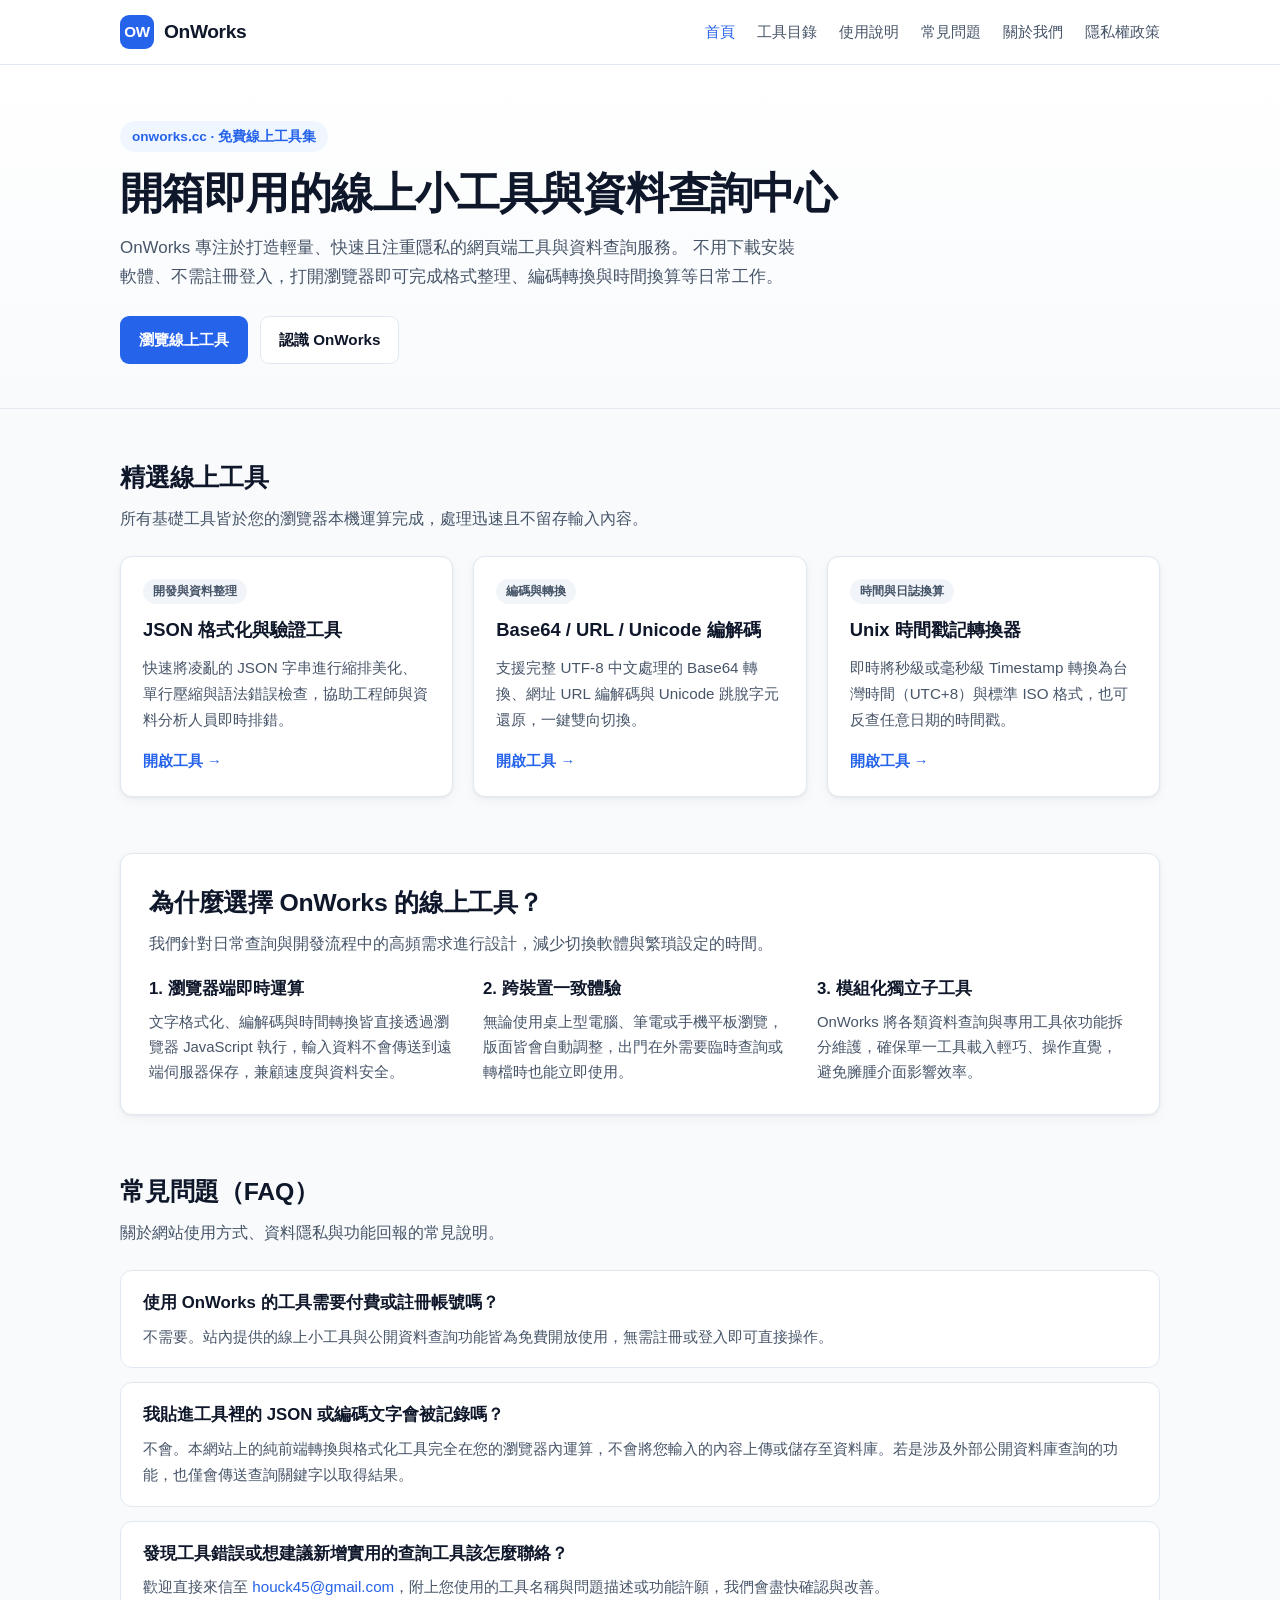
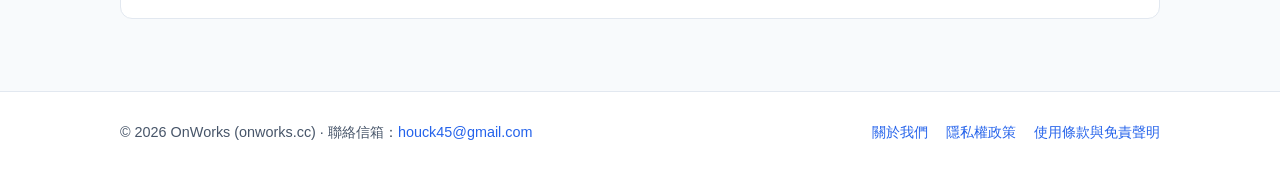
==== index.html @ 6ad193cc "Initial commit" ====
<!DOCTYPE html>
<html lang="zh-Hant">
<head>
  <meta charset="UTF-8">
  <meta name="viewport" content="width=device-width, initial-scale=1.0">
  <title>OnWorks｜實用線上小工具集與資料查詢平台</title>
  <meta name="description" content="OnWorks (onworks.cc) 提供免費、免安裝、注重隱私的線上小工具集與資料查詢工具，涵蓋開發輔助、編碼轉換、時間換算與日常效率工具。">
  <link rel="canonical" href="https://onworks.cc/">
  <link rel="stylesheet" href="/styles.css">
  <!-- 申請 Google AdSense 後，請將 AdSense 提供的 <script> 驗證碼貼在下方 -->
</head>
<body>
  <header class="site-header">
    <div class="container nav-inner">
      <a class="brand" href="/">
        <span class="brand-mark">OW</span>
        <span>OnWorks</span>
      </a>
      <nav class="nav-links" aria-label="主導覽列">
        <a href="/" class="active">首頁</a>
        <a href="#tools">工具目錄</a>
        <a href="#guide">使用說明</a>
        <a href="#faq">常見問題</a>
        <a href="/about.html">關於我們</a>
        <a href="/privacy.html">隱私權政策</a>
      </nav>
    </div>
  </header>

  <main>
    <section class="hero">
      <div class="container">
        <span class="hero-badge">onworks.cc · 免費線上工具集</span>
        <h1>開箱即用的線上小工具與資料查詢中心</h1>
        <p>
          OnWorks 專注於打造輕量、快速且注重隱私的網頁端工具與資料查詢服務。
          不用下載安裝軟體、不需註冊登入，打開瀏覽器即可完成格式整理、編碼轉換與時間換算等日常工作。
        </p>
        <div class="hero-actions">
          <a class="btn btn-primary" href="#tools">瀏覽線上工具</a>
          <a class="btn btn-secondary" href="/about.html">認識 OnWorks</a>
        </div>
      </div>
    </section>

    <section id="tools" class="section">
      <div class="container">
        <div class="section-header">
          <h2>精選線上工具</h2>
          <p>所有基礎工具皆於您的瀏覽器本機運算完成，處理迅速且不留存輸入內容。</p>
        </div>

        <div class="grid">
          <article class="card">
            <span class="card-tag">開發與資料整理</span>
            <h3>JSON 格式化與驗證工具</h3>
            <p>快速將凌亂的 JSON 字串進行縮排美化、單行壓縮與語法錯誤檢查，協助工程師與資料分析人員即時排錯。</p>
            <a class="card-link" href="/tools/json-formatter.html">開啟工具 →</a>
          </article>

          <article class="card">
            <span class="card-tag">編碼與轉換</span>
            <h3>Base64 / URL / Unicode 編解碼</h3>
            <p>支援完整 UTF-8 中文處理的 Base64 轉換、網址 URL 編解碼與 Unicode 跳脫字元還原，一鍵雙向切換。</p>
            <a class="card-link" href="/tools/encoder.html">開啟工具 →</a>
          </article>

          <article class="card">
            <span class="card-tag">時間與日誌換算</span>
            <h3>Unix 時間戳記轉換器</h3>
            <p>即時將秒級或毫秒級 Timestamp 轉換為台灣時間（UTC+8）與標準 ISO 格式，也可反查任意日期的時間戳。</p>
            <a class="card-link" href="/tools/timestamp.html">開啟工具 →</a>
          </article>

          <!--
            當你的子網域工具（例如 tool1.onworks.cc）設定完成並可正常開啟後，
            可複製下方卡片結構直接新增到這裡，讓使用者與 Google 爬蟲從首頁連過去：

          <article class="card">
            <span class="card-tag">資料查詢</span>
            <h3>你的子網域工具名稱</h3>
            <p>簡短說明這個工具能解決什麼問題、支援哪些查詢或格式。</p>
            <a class="card-link" href="https://tool1.onworks.cc" target="_blank" rel="noopener">前往工具 →</a>
          </article>
          -->
        </div>
      </div>
    </section>

    <section id="guide" class="section" style="padding-top: 8px;">
      <div class="container">
        <div class="feature-box">
          <div class="section-header" style="margin-bottom: 8px;">
            <h2>為什麼選擇 OnWorks 的線上工具？</h2>
            <p>我們針對日常查詢與開發流程中的高頻需求進行設計，減少切換軟體與繁瑣設定的時間。</p>
          </div>
          <div class="feature-list">
            <div class="feature-item">
              <h3>1. 瀏覽器端即時運算</h3>
              <p>文字格式化、編解碼與時間轉換皆直接透過瀏覽器 JavaScript 執行，輸入資料不會傳送到遠端伺服器保存，兼顧速度與資料安全。</p>
            </div>
            <div class="feature-item">
              <h3>2. 跨裝置一致體驗</h3>
              <p>無論使用桌上型電腦、筆電或手機平板瀏覽，版面皆會自動調整，出門在外需要臨時查詢或轉檔時也能立即使用。</p>
            </div>
            <div class="feature-item">
              <h3>3. 模組化獨立子工具</h3>
              <p>OnWorks 將各類資料查詢與專用工具依功能拆分維護，確保單一工具載入輕巧、操作直覺，避免臃腫介面影響效率。</p>
            </div>
          </div>
        </div>
      </div>
    </section>

    <section id="faq" class="section" style="padding-top: 8px;">
      <div class="container">
        <div class="section-header">
          <h2>常見問題（FAQ）</h2>
          <p>關於網站使用方式、資料隱私與功能回報的常見說明。</p>
        </div>
        <div class="faq-list">
          <article class="faq-item">
            <h3>使用 OnWorks 的工具需要付費或註冊帳號嗎？</h3>
            <p>不需要。站內提供的線上小工具與公開資料查詢功能皆為免費開放使用，無需註冊或登入即可直接操作。</p>
          </article>
          <article class="faq-item">
            <h3>我貼進工具裡的 JSON 或編碼文字會被記錄嗎？</h3>
            <p>不會。本網站上的純前端轉換與格式化工具完全在您的瀏覽器內運算，不會將您輸入的內容上傳或儲存至資料庫。若是涉及外部公開資料庫查詢的功能，也僅會傳送查詢關鍵字以取得結果。</p>
          </article>
          <article class="faq-item">
            <h3>發現工具錯誤或想建議新增實用的查詢工具該怎麼聯絡？</h3>
            <p>歡迎直接來信至 <a href="mailto:houck45@gmail.com">houck45@gmail.com</a>，附上您使用的工具名稱與問題描述或功能許願，我們會盡快確認與改善。</p>
          </article>
        </div>
      </div>
    </section>
  </main>

  <footer class="site-footer">
    <div class="container footer-inner">
      <div>© 2026 OnWorks (onworks.cc) · 聯絡信箱：<a href="mailto:houck45@gmail.com">houck45@gmail.com</a></div>
      <div class="footer-links">
        <a href="/about.html">關於我們</a>
        <a href="/privacy.html">隱私權政策</a>
        <a href="/terms.html">使用條款與免責聲明</a>
      </div>
    </div>
  </footer>
</body>
</html>
---- styles.css ----
:root {
  --bg: #f8fafc;
  --surface: #ffffff;
  --surface-alt: #f1f5f9;
  --text: #0f172a;
  --text-muted: #475569;
  --border: #e2e8f0;
  --primary: #2563eb;
  --primary-hover: #1d4ed8;
  --primary-soft: #eff6ff;
  --accent: #0f766e;
  --danger: #dc2626;
  --success: #15803d;
  --radius: 12px;
  --shadow: 0 1px 3px rgba(15, 23, 42, 0.06), 0 4px 12px rgba(15, 23, 42, 0.04);
  --max-w: 1080px;
}

*,
*::before,
*::after {
  box-sizing: border-box;
}

html {
  scroll-behavior: smooth;
}

body {
  margin: 0;
  font-family: -apple-system, BlinkMacSystemFont, "Segoe UI", "Noto Sans TC", "PingFang TC", "Microsoft JhengHei", sans-serif;
  background: var(--bg);
  color: var(--text);
  line-height: 1.7;
  -webkit-font-smoothing: antialiased;
}

a {
  color: var(--primary);
  text-decoration: none;
}

a:hover {
  text-decoration: underline;
}

.container {
  width: 100%;
  max-width: var(--max-w);
  margin: 0 auto;
  padding: 0 20px;
}

/* Header & Navigation */
.site-header {
  background: rgba(255, 255, 255, 0.92);
  backdrop-filter: blur(8px);
  border-bottom: 1px solid var(--border);
  position: sticky;
  top: 0;
  z-index: 50;
}

.nav-inner {
  display: flex;
  align-items: center;
  justify-content: space-between;
  min-height: 64px;
  gap: 16px;
}

.brand {
  display: inline-flex;
  align-items: center;
  gap: 10px;
  font-size: 1.2rem;
  font-weight: 700;
  color: var(--text);
  letter-spacing: -0.02em;
}

.brand:hover {
  text-decoration: none;
}

.brand-mark {
  display: inline-flex;
  align-items: center;
  justify-content: center;
  width: 34px;
  height: 34px;
  border-radius: 9px;
  background: var(--primary);
  color: #ffffff;
  font-weight: 800;
  font-size: 0.95rem;
}

.nav-links {
  display: flex;
  align-items: center;
  gap: 22px;
  flex-wrap: wrap;
}

.nav-links a {
  color: var(--text-muted);
  font-size: 0.95rem;
  font-weight: 500;
}

.nav-links a:hover,
.nav-links a.active {
  color: var(--primary);
  text-decoration: none;
}

/* Hero */
.hero {
  padding: 56px 0 44px;
  background: linear-gradient(180deg, #ffffff 0%, var(--bg) 100%);
  border-bottom: 1px solid var(--border);
}

.hero-badge {
  display: inline-block;
  padding: 4px 12px;
  border-radius: 999px;
  background: var(--primary-soft);
  color: var(--primary);
  font-size: 0.85rem;
  font-weight: 600;
  margin-bottom: 14px;
}

.hero h1 {
  margin: 0 0 14px;
  font-size: clamp(1.9rem, 4vw, 2.7rem);
  line-height: 1.25;
  letter-spacing: -0.02em;
}

.hero p {
  margin: 0 0 24px;
  max-width: 680px;
  color: var(--text-muted);
  font-size: 1.06rem;
}

.hero-actions {
  display: flex;
  gap: 12px;
  flex-wrap: wrap;
}

.btn {
  display: inline-flex;
  align-items: center;
  justify-content: center;
  gap: 8px;
  padding: 10px 18px;
  border-radius: 9px;
  font-size: 0.95rem;
  font-weight: 600;
  border: 1px solid transparent;
  cursor: pointer;
  transition: background-color 0.15s ease, border-color 0.15s ease, transform 0.1s ease;
}

.btn:hover {
  text-decoration: none;
}

.btn-primary {
  background: var(--primary);
  color: #ffffff;
}

.btn-primary:hover {
  background: var(--primary-hover);
}

.btn-secondary {
  background: var(--surface);
  color: var(--text);
  border-color: var(--border);
}

.btn-secondary:hover {
  background: var(--surface-alt);
}

/* Sections */
.section {
  padding: 48px 0;
}

.section-header {
  margin-bottom: 24px;
}

.section-header h2 {
  margin: 0 0 6px;
  font-size: 1.55rem;
  letter-spacing: -0.01em;
}

.section-header p {
  margin: 0;
  color: var(--text-muted);
}

/* Grid & Cards */
.grid {
  display: grid;
  grid-template-columns: repeat(auto-fit, minmax(280px, 1fr));
  gap: 20px;
}

.card {
  background: var(--surface);
  border: 1px solid var(--border);
  border-radius: var(--radius);
  padding: 22px;
  box-shadow: var(--shadow);
  display: flex;
  flex-direction: column;
  gap: 10px;
}

.card-tag {
  display: inline-block;
  align-self: flex-start;
  padding: 2px 10px;
  border-radius: 999px;
  font-size: 0.78rem;
  font-weight: 600;
  background: var(--surface-alt);
  color: var(--text-muted);
}

.card h3 {
  margin: 0;
  font-size: 1.15rem;
}

.card p {
  margin: 0;
  color: var(--text-muted);
  font-size: 0.95rem;
  flex: 1;
}

.card-link {
  margin-top: 6px;
  font-weight: 600;
  font-size: 0.92rem;
}

/* Info / Feature Box */
.feature-box {
  background: var(--surface);
  border: 1px solid var(--border);
  border-radius: var(--radius);
  padding: 28px;
  box-shadow: var(--shadow);
}

.feature-list {
  display: grid;
  grid-template-columns: repeat(auto-fit, minmax(240px, 1fr));
  gap: 20px;
  margin-top: 18px;
}

.feature-item h3 {
  margin: 0 0 6px;
  font-size: 1.05rem;
}

.feature-item p {
  margin: 0;
  color: var(--text-muted);
  font-size: 0.93rem;
}

/* FAQ */
.faq-list {
  display: grid;
  gap: 14px;
}

.faq-item {
  background: var(--surface);
  border: 1px solid var(--border);
  border-radius: var(--radius);
  padding: 18px 22px;
}

.faq-item h3 {
  margin: 0 0 6px;
  font-size: 1.05rem;
}

.faq-item p {
  margin: 0;
  color: var(--text-muted);
  font-size: 0.95rem;
}

/* Prose / Article Pages */
.prose-card {
  background: var(--surface);
  border: 1px solid var(--border);
  border-radius: var(--radius);
  padding: 32px;
  box-shadow: var(--shadow);
}

.prose-card h1 {
  margin: 0 0 8px;
  font-size: 1.85rem;
}

.prose-meta {
  color: var(--text-muted);
  font-size: 0.9rem;
  margin-bottom: 24px;
  padding-bottom: 16px;
  border-bottom: 1px solid var(--border);
}

.prose-card h2 {
  margin: 28px 0 10px;
  font-size: 1.25rem;
}

.prose-card p,
.prose-card li {
  color: var(--text-muted);
}

.prose-card ul {
  padding-left: 20px;
}

/* Tool UI */
.tool-panel {
  background: var(--surface);
  border: 1px solid var(--border);
  border-radius: var(--radius);
  padding: 24px;
  box-shadow: var(--shadow);
}

.tool-controls {
  display: flex;
  flex-wrap: wrap;
  gap: 10px;
  margin: 14px 0;
}

.tool-textarea,
.tool-input {
  width: 100%;
  padding: 12px 14px;
  border: 1px solid var(--border);
  border-radius: 9px;
  font-family: ui-monospace, SFMono-Regular, Menlo, Consolas, monospace;
  font-size: 0.92rem;
  color: var(--text);
  background: #ffffff;
}

.tool-textarea {
  min-height: 200px;
  resize: vertical;
  line-height: 1.5;
}

.tool-textarea:focus,
.tool-input:focus {
  outline: 2px solid rgba(37, 99, 235, 0.25);
  border-color: var(--primary);
}

.status-msg {
  margin-top: 10px;
  padding: 10px 14px;
  border-radius: 8px;
  font-size: 0.9rem;
  display: none;
}

.status-msg.error {
  display: block;
  background: #fef2f2;
  color: var(--danger);
  border: 1px solid #fecaca;
}

.status-msg.success {
  display: block;
  background: #f0fdf4;
  color: var(--success);
  border: 1px solid #bbf7d0;
}

.kv-grid {
  display: grid;
  grid-template-columns: repeat(auto-fit, minmax(220px, 1fr));
  gap: 12px;
  margin-top: 16px;
}

.kv-box {
  background: var(--surface-alt);
  border-radius: 8px;
  padding: 12px 14px;
}

.kv-label {
  font-size: 0.8rem;
  color: var(--text-muted);
  margin-bottom: 4px;
}

.kv-value {
  font-family: ui-monospace, SFMono-Regular, Menlo, Consolas, monospace;
  font-size: 0.92rem;
  word-break: break-all;
}

/* Footer */
.site-footer {
  border-top: 1px solid var(--border);
  background: var(--surface);
  padding: 28px 0;
  margin-top: 24px;
  font-size: 0.9rem;
  color: var(--text-muted);
}

.footer-inner {
  display: flex;
  flex-wrap: wrap;
  justify-content: space-between;
  align-items: center;
  gap: 14px;
}

.footer-links {
  display: flex;
  flex-wrap: wrap;
  gap: 18px;
}

@media (max-width: 640px) {
  .prose-card {
    padding: 22px 18px;
  }
  .hero {
    padding: 40px 0 32px;
  }
}
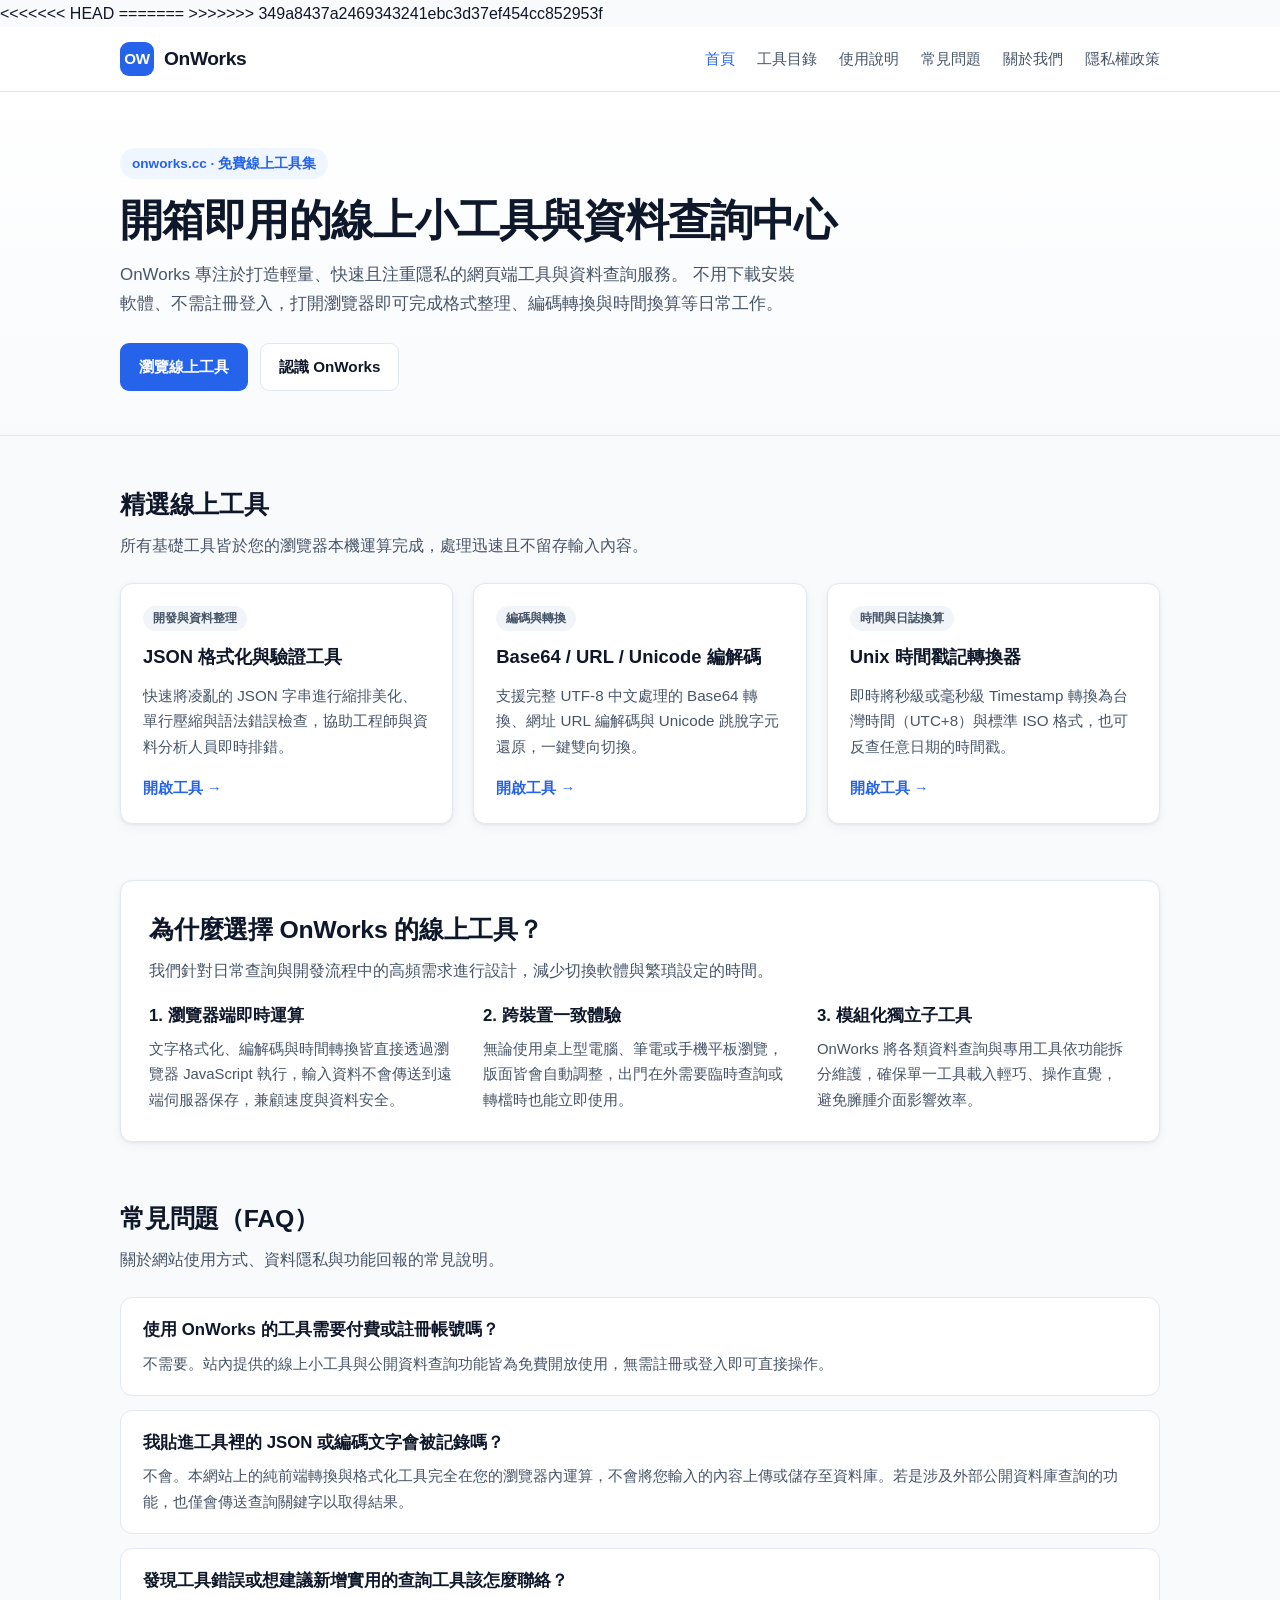
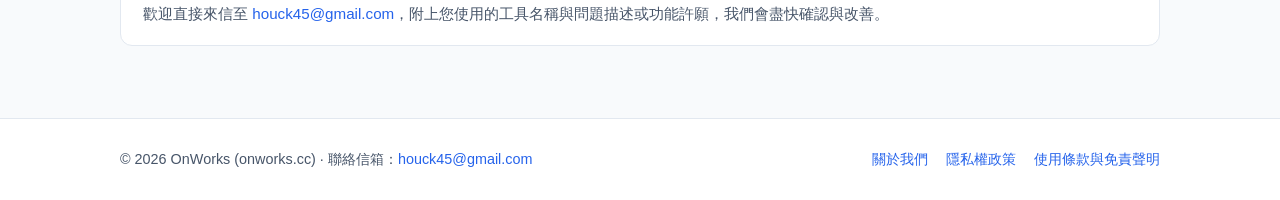
==== commit f72ef32e: "Initial commit" ====
--- a/index.html
+++ b/index.html
@@ -8,6 +8,12 @@
   <link rel="canonical" href="https://onworks.cc/">
   <link rel="stylesheet" href="/styles.css">
   <!-- 申請 Google AdSense 後，請將 AdSense 提供的 <script> 驗證碼貼在下方 -->
+<<<<<<< HEAD
+
+<script async src="https://pagead2.googlesyndication.com/pagead/js/adsbygoogle.js?client=ca-pub-4817000041913480"
+     crossorigin="anonymous"></script>
+=======
+>>>>>>> 349a8437a2469343241ebc3d37ef454cc852953f
 </head>
 <body>
   <header class="site-header">
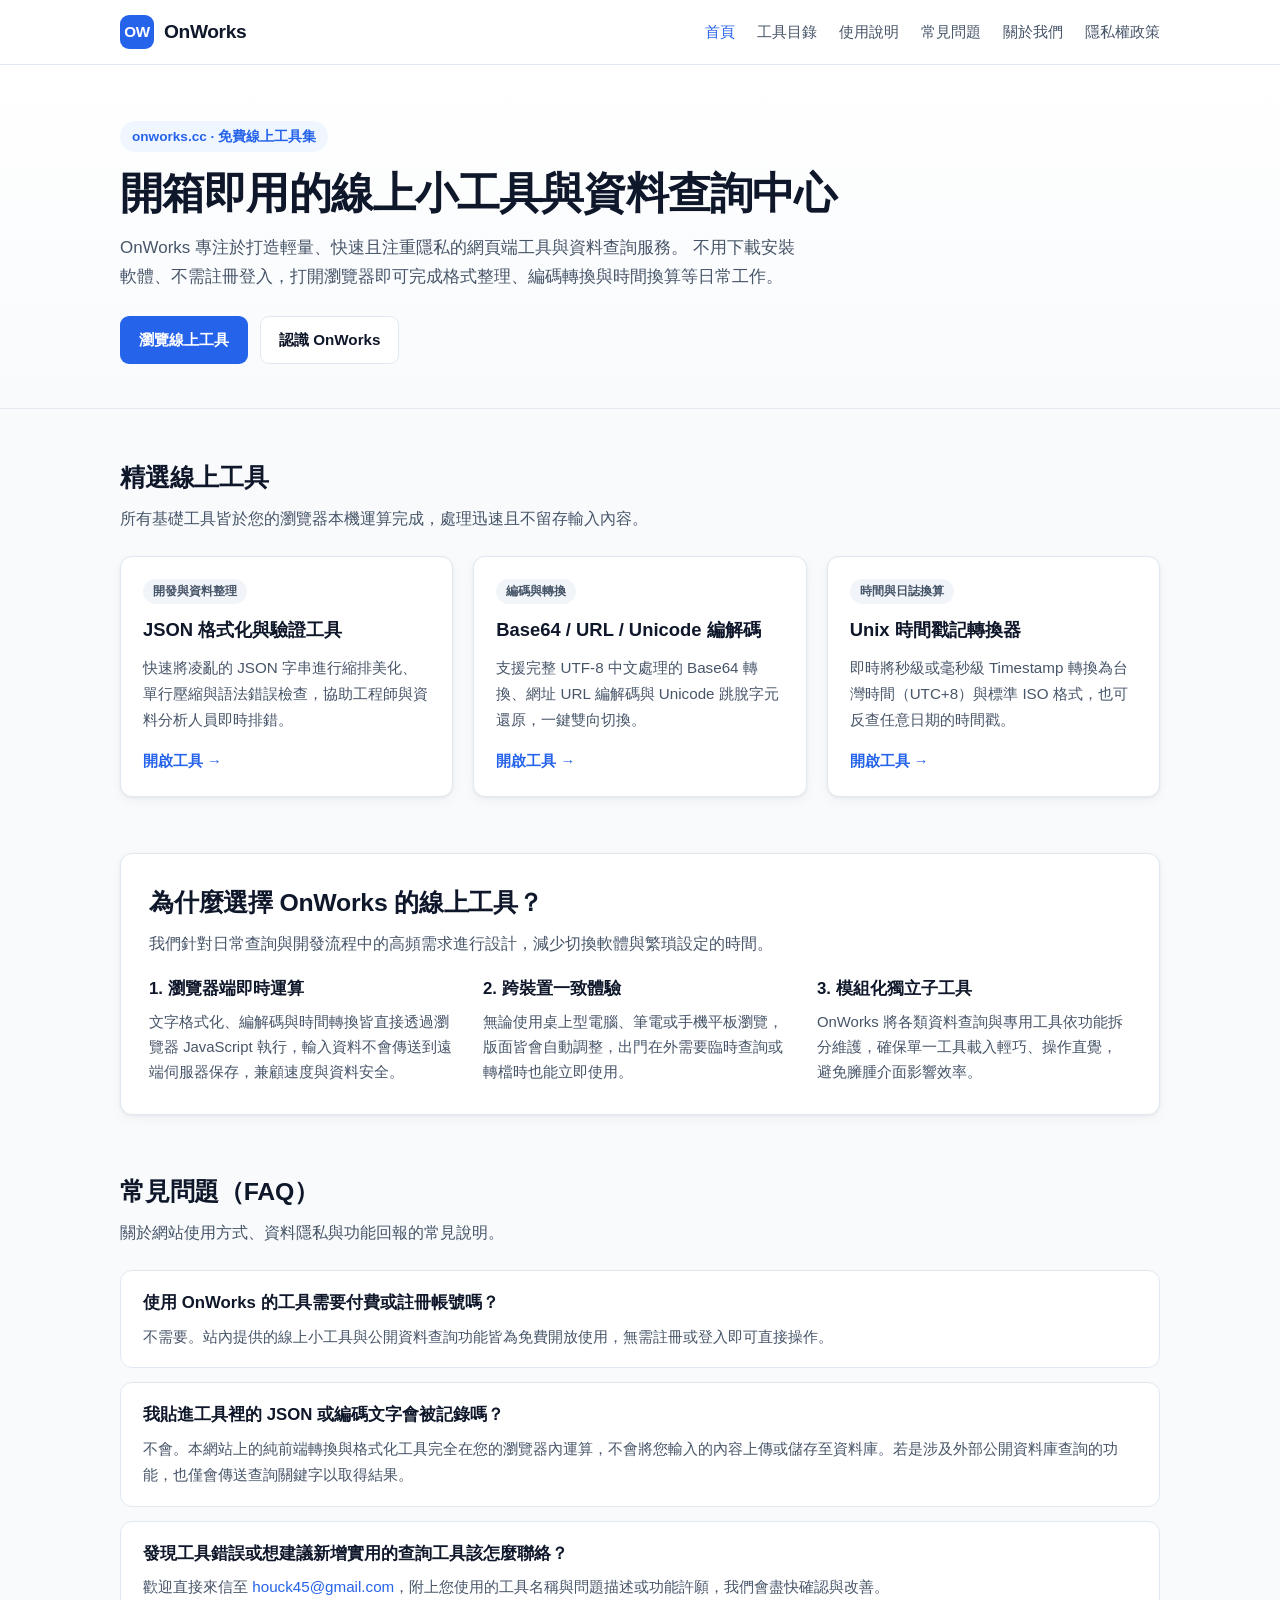
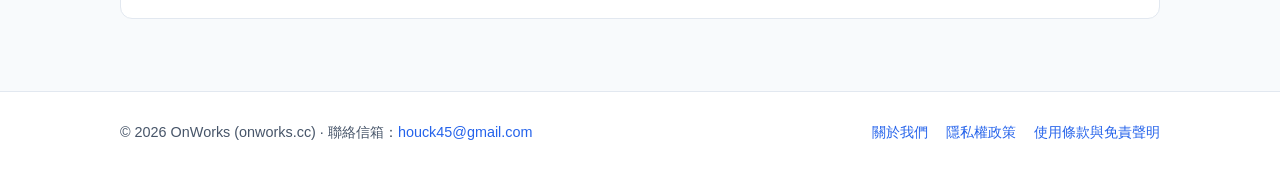
==== commit d94660ff: "Update clean index.html and ads.txt" ====
--- a/index.html
+++ b/index.html
@@ -8,12 +8,10 @@
   <link rel="canonical" href="https://onworks.cc/">
   <link rel="stylesheet" href="/styles.css">
   <!-- 申請 Google AdSense 後，請將 AdSense 提供的 <script> 驗證碼貼在下方 -->
-<<<<<<< HEAD
 
 <script async src="https://pagead2.googlesyndication.com/pagead/js/adsbygoogle.js?client=ca-pub-4817000041913480"
      crossorigin="anonymous"></script>
-=======
->>>>>>> 349a8437a2469343241ebc3d37ef454cc852953f
+
 </head>
 <body>
   <header class="site-header">
